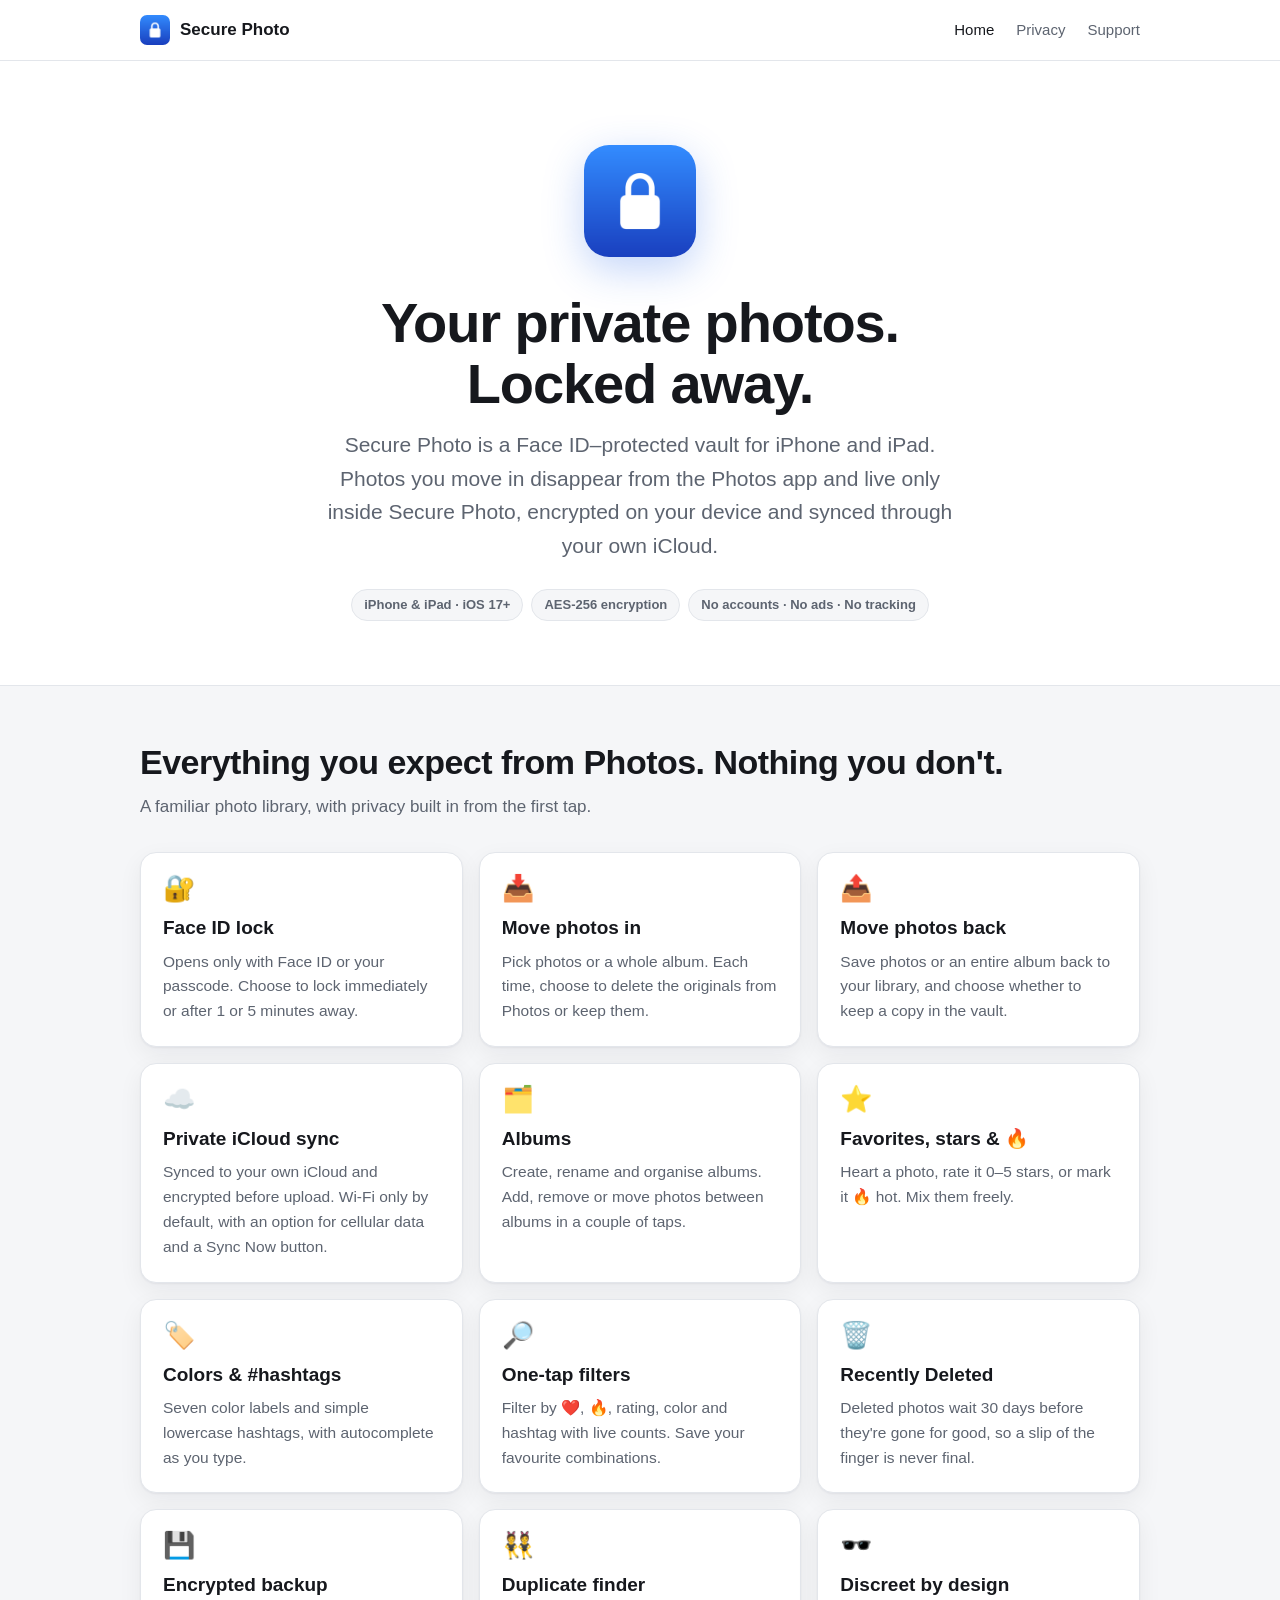
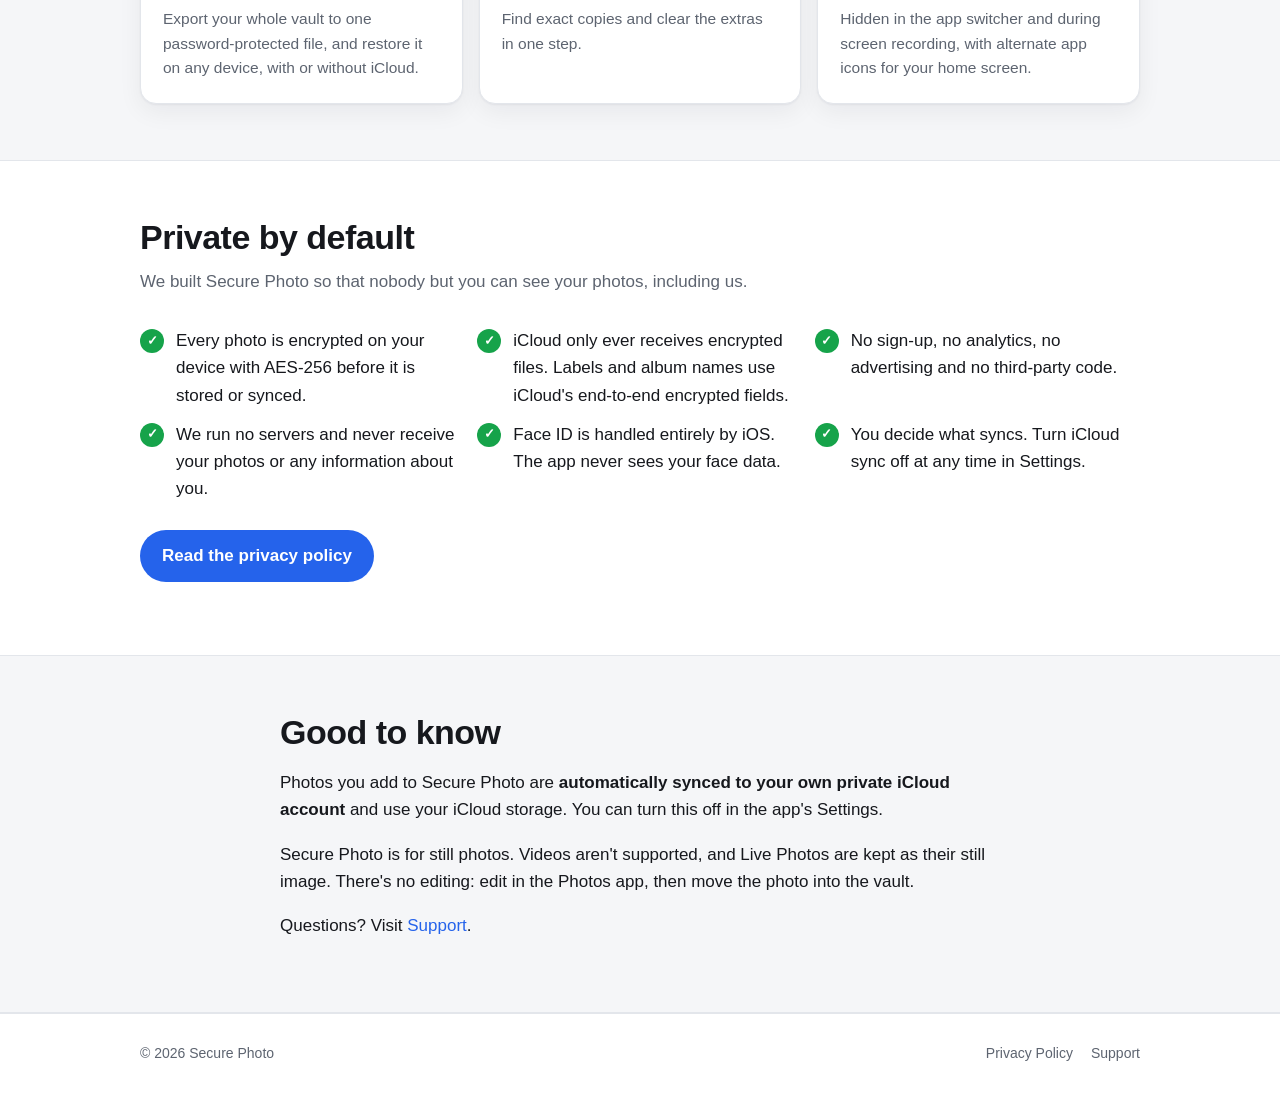
==== index.html @ 42591ebe "Add Secure Photo website: home, privacy policy, support Co-Authored-By: Claude Opus 5.5 <noreply@ant" ====
<!doctype html>
<html lang="en">
<head>
  <meta charset="utf-8">
  <meta name="viewport" content="width=device-width, initial-scale=1">
  <title>Secure Photo – A private, encrypted photo vault for iPhone and iPad</title>
  <meta name="description" content="Secure Photo keeps your private photos behind Face ID, encrypted on your device and synced end-to-end encrypted through your own iCloud.">
  <link rel="icon" href="assets/favicon.png">
  <link rel="apple-touch-icon" href="assets/icon.png">
  <link rel="stylesheet" href="assets/style.css">
</head>
<body>
  <header class="site">
    <div class="wrap">
      <a class="brand" href="./"><img src="assets/icon.png" alt=""><span>Secure Photo</span></a>
      <nav class="links">
        <a href="./" aria-current="page">Home</a>
        <a href="privacy.html">Privacy</a>
        <a href="support.html">Support</a>
      </nav>
    </div>
  </header>

  <main>
    <div class="wrap hero">
      <img class="icon" src="assets/icon.png" alt="Secure Photo app icon">
      <h1>Your private photos.<br>Locked away.</h1>
      <p class="lead">Secure Photo is a Face ID–protected vault for iPhone and iPad. Photos you move in disappear from the Photos app and live only inside Secure Photo, encrypted on your device and synced through your own iCloud.</p>
      <div class="badges">
        <span class="badge">iPhone &amp; iPad · iOS 17+</span>
        <span class="badge">AES-256 encryption</span>
        <span class="badge">No accounts · No ads · No tracking</span>
      </div>
    </div>

    <section class="soft">
      <div class="wrap">
        <h2>Everything you expect from Photos. Nothing you don't.</h2>
        <p class="sub">A familiar photo library, with privacy built in from the first tap.</p>
        <div class="grid">
          <div class="card"><span class="emoji">🔐</span><h3>Face ID lock</h3><p>Opens only with Face ID or your passcode. Choose to lock immediately or after 1 or 5 minutes away.</p></div>
          <div class="card"><span class="emoji">📥</span><h3>Move photos in</h3><p>Pick photos or a whole album. Each time, choose to delete the originals from Photos or keep them.</p></div>
          <div class="card"><span class="emoji">📤</span><h3>Move photos back</h3><p>Save photos or an entire album back to your library, and choose whether to keep a copy in the vault.</p></div>
          <div class="card"><span class="emoji">☁️</span><h3>Private iCloud sync</h3><p>Synced to your own iCloud and encrypted before upload. Wi-Fi only by default, with an option for cellular data and a Sync Now button.</p></div>
          <div class="card"><span class="emoji">🗂️</span><h3>Albums</h3><p>Create, rename and organise albums. Add, remove or move photos between albums in a couple of taps.</p></div>
          <div class="card"><span class="emoji">⭐️</span><h3>Favorites, stars &amp; 🔥</h3><p>Heart a photo, rate it 0–5 stars, or mark it 🔥 hot. Mix them freely.</p></div>
          <div class="card"><span class="emoji">🏷️</span><h3>Colors &amp; #hashtags</h3><p>Seven color labels and simple lowercase hashtags, with autocomplete as you type.</p></div>
          <div class="card"><span class="emoji">🔎</span><h3>One-tap filters</h3><p>Filter by ❤️, 🔥, rating, color and hashtag with live counts. Save your favourite combinations.</p></div>
          <div class="card"><span class="emoji">🗑️</span><h3>Recently Deleted</h3><p>Deleted photos wait 30 days before they're gone for good, so a slip of the finger is never final.</p></div>
          <div class="card"><span class="emoji">💾</span><h3>Encrypted backup</h3><p>Export your whole vault to one password-protected file, and restore it on any device, with or without iCloud.</p></div>
          <div class="card"><span class="emoji">👯</span><h3>Duplicate finder</h3><p>Find exact copies and clear the extras in one step.</p></div>
          <div class="card"><span class="emoji">🕶️</span><h3>Discreet by design</h3><p>Hidden in the app switcher and during screen recording, with alternate app icons for your home screen.</p></div>
        </div>
      </div>
    </section>

    <section>
      <div class="wrap">
        <h2>Private by default</h2>
        <p class="sub">We built Secure Photo so that nobody but you can see your photos, including us.</p>
        <ul class="checks">
          <li><span>Every photo is encrypted on your device with AES-256 before it is stored or synced.</span></li>
          <li><span>iCloud only ever receives encrypted files. Labels and album names use iCloud's end-to-end encrypted fields.</span></li>
          <li><span>No sign-up, no analytics, no advertising and no third-party code.</span></li>
          <li><span>We run no servers and never receive your photos or any information about you.</span></li>
          <li><span>Face ID is handled entirely by iOS. The app never sees your face data.</span></li>
          <li><span>You decide what syncs. Turn iCloud sync off at any time in Settings.</span></li>
        </ul>
        <p style="margin-top:28px"><a class="button" href="privacy.html">Read the privacy policy</a></p>
      </div>
    </section>

    <section class="soft">
      <div class="wrap narrow">
        <h2>Good to know</h2>
        <p>Photos you add to Secure Photo are <strong>automatically synced to your own private iCloud account</strong> and use your iCloud storage. You can turn this off in the app's Settings.</p>
        <p>Secure Photo is for still photos. Videos aren't supported, and Live Photos are kept as their still image. There's no editing: edit in the Photos app, then move the photo into the vault.</p>
        <p>Questions? Visit <a href="support.html">Support</a>.</p>
      </div>
    </section>
  </main>

  <footer class="site">
    <div class="wrap">
      <span>© 2026 Secure Photo</span>
      <nav><a href="privacy.html">Privacy Policy</a><a href="support.html">Support</a></nav>
    </div>
  </footer>
</body>
</html>
---- assets/style.css ----
:root {
  --bg: #ffffff;
  --bg-soft: #f5f6f8;
  --text: #16181d;
  --muted: #5d6470;
  --border: #e3e6eb;
  --accent: #2563eb;
  --accent-2: #1e40af;
  --card: #ffffff;
  --shadow: 0 1px 2px rgba(16, 24, 40, .05), 0 8px 24px rgba(16, 24, 40, .06);
}
@media (prefers-color-scheme: dark) {
  :root {
    --bg: #0e1015;
    --bg-soft: #161920;
    --text: #eceef2;
    --muted: #9aa2b1;
    --border: #262a33;
    --accent: #6ea0ff;
    --accent-2: #9dbcff;
    --card: #161920;
    --shadow: none;
  }
}

* { box-sizing: border-box; }
html { -webkit-text-size-adjust: 100%; }
body {
  margin: 0;
  background: var(--bg);
  color: var(--text);
  font: 17px/1.6 -apple-system, BlinkMacSystemFont, "SF Pro Text", "Segoe UI", Roboto, Helvetica, Arial, sans-serif;
}
a { color: var(--accent); text-decoration: none; }
a:hover { text-decoration: underline; }
img { max-width: 100%; }

.wrap { max-width: 1040px; margin: 0 auto; padding: 0 20px; }
.narrow { max-width: 760px; }

/* Header */
header.site {
  position: sticky; top: 0; z-index: 10;
  background: color-mix(in srgb, var(--bg) 85%, transparent);
  backdrop-filter: saturate(180%) blur(16px);
  -webkit-backdrop-filter: saturate(180%) blur(16px);
  border-bottom: 1px solid var(--border);
}
header.site .wrap { display: flex; align-items: center; justify-content: space-between; height: 60px; gap: 16px; }
.brand { display: flex; align-items: center; gap: 10px; color: var(--text); font-weight: 650; }
.brand:hover { text-decoration: none; }
.brand img { width: 30px; height: 30px; border-radius: 7px; }
nav.links { display: flex; gap: 22px; font-size: 15px; }
nav.links a { color: var(--muted); }
nav.links a[aria-current="page"], nav.links a:hover { color: var(--text); text-decoration: none; }

/* Hero */
.hero { text-align: center; padding-top: 84px; padding-bottom: 64px; }
.hero img.icon { width: 112px; height: 112px; border-radius: 25px; box-shadow: 0 12px 40px rgba(37, 99, 235, .28); }
.hero h1 { font-size: clamp(36px, 6vw, 56px); line-height: 1.08; letter-spacing: -.02em; margin: 28px 0 14px; }
.hero p.lead { font-size: clamp(18px, 2.4vw, 21px); color: var(--muted); max-width: 640px; margin: 0 auto; }
.badges { display: flex; flex-wrap: wrap; justify-content: center; gap: 8px; margin-top: 26px; }
.badge {
  font-size: 13px; font-weight: 600; color: var(--muted);
  border: 1px solid var(--border); border-radius: 999px; padding: 5px 12px; background: var(--bg-soft);
}

/* Sections */
section { padding: 56px 0; }
section.soft { background: var(--bg-soft); border-top: 1px solid var(--border); border-bottom: 1px solid var(--border); }
h2 { font-size: clamp(26px, 4vw, 34px); letter-spacing: -.015em; line-height: 1.2; margin: 0 0 10px; }
h3 { font-size: 19px; margin: 0 0 6px; }
.sub { color: var(--muted); margin: 0 0 32px; }

.grid { display: grid; gap: 16px; grid-template-columns: repeat(auto-fill, minmax(280px, 1fr)); }
.card {
  background: var(--card); border: 1px solid var(--border); border-radius: 16px;
  padding: 22px; box-shadow: var(--shadow);
}
.card .emoji { font-size: 26px; line-height: 1; display: block; margin-bottom: 12px; }
.card p { margin: 0; color: var(--muted); font-size: 15.5px; }

/* Privacy summary */
.checks { list-style: none; padding: 0; margin: 0; display: grid; gap: 12px; grid-template-columns: repeat(auto-fill, minmax(300px, 1fr)); }
.checks li { display: flex; gap: 12px; align-items: flex-start; }
.checks li::before {
  content: "✓"; flex: none; width: 24px; height: 24px; border-radius: 50%;
  display: grid; place-items: center; font-size: 13px; font-weight: 700;
  color: #fff; background: #16a34a; margin-top: 2px;
}

/* Long-form documents */
.doc { padding-top: 56px; padding-bottom: 72px; }
.doc h1 { font-size: clamp(32px, 5vw, 44px); letter-spacing: -.02em; line-height: 1.12; margin: 0 0 8px; }
.doc .meta { color: var(--muted); margin: 0 0 32px; }
.doc h2 { font-size: 24px; margin: 44px 0 10px; }
.doc h3 { margin-top: 26px; }
.doc p, .doc li { color: var(--text); }
.doc ul { padding-left: 22px; }
.doc li { margin: 6px 0; }
.callout {
  border: 1px solid var(--border); border-left: 4px solid var(--accent);
  background: var(--bg-soft); border-radius: 10px; padding: 16px 18px; margin: 20px 0;
}
.callout p { margin: 0; }
.toc { border: 1px solid var(--border); border-radius: 12px; padding: 14px 20px; background: var(--bg-soft); }
.toc ol { margin: 6px 0; padding-left: 20px; }

details { border: 1px solid var(--border); border-radius: 12px; padding: 0 18px; margin: 10px 0; background: var(--card); }
details[open] { padding-bottom: 12px; }
summary { cursor: pointer; font-weight: 600; padding: 14px 0; list-style: none; }
summary::-webkit-details-marker { display: none; }
summary::after { content: "+"; float: right; color: var(--muted); font-weight: 400; }
details[open] summary::after { content: "–"; }
details p, details ol, details ul { margin-top: 0; color: var(--muted); }

kbd {
  font: 600 13px/1 ui-monospace, SFMono-Regular, Menlo, monospace;
  border: 1px solid var(--border); border-bottom-width: 2px; border-radius: 6px;
  padding: 2px 6px; background: var(--bg-soft);
}

.button {
  display: inline-block; background: var(--accent); color: #fff; font-weight: 600;
  padding: 12px 22px; border-radius: 999px;
}
.button:hover { background: var(--accent-2); text-decoration: none; }

/* Footer */
footer.site { border-top: 1px solid var(--border); padding: 28px 0 40px; color: var(--muted); font-size: 14px; }
footer.site .wrap { display: flex; flex-wrap: wrap; gap: 12px 24px; justify-content: space-between; }
footer.site nav { display: flex; gap: 18px; }
footer.site a { color: var(--muted); }

@media (max-width: 600px) {
  nav.links { gap: 14px; font-size: 14px; }
  .brand span { display: none; }
  .hero { padding-top: 56px; padding-bottom: 44px; }
}
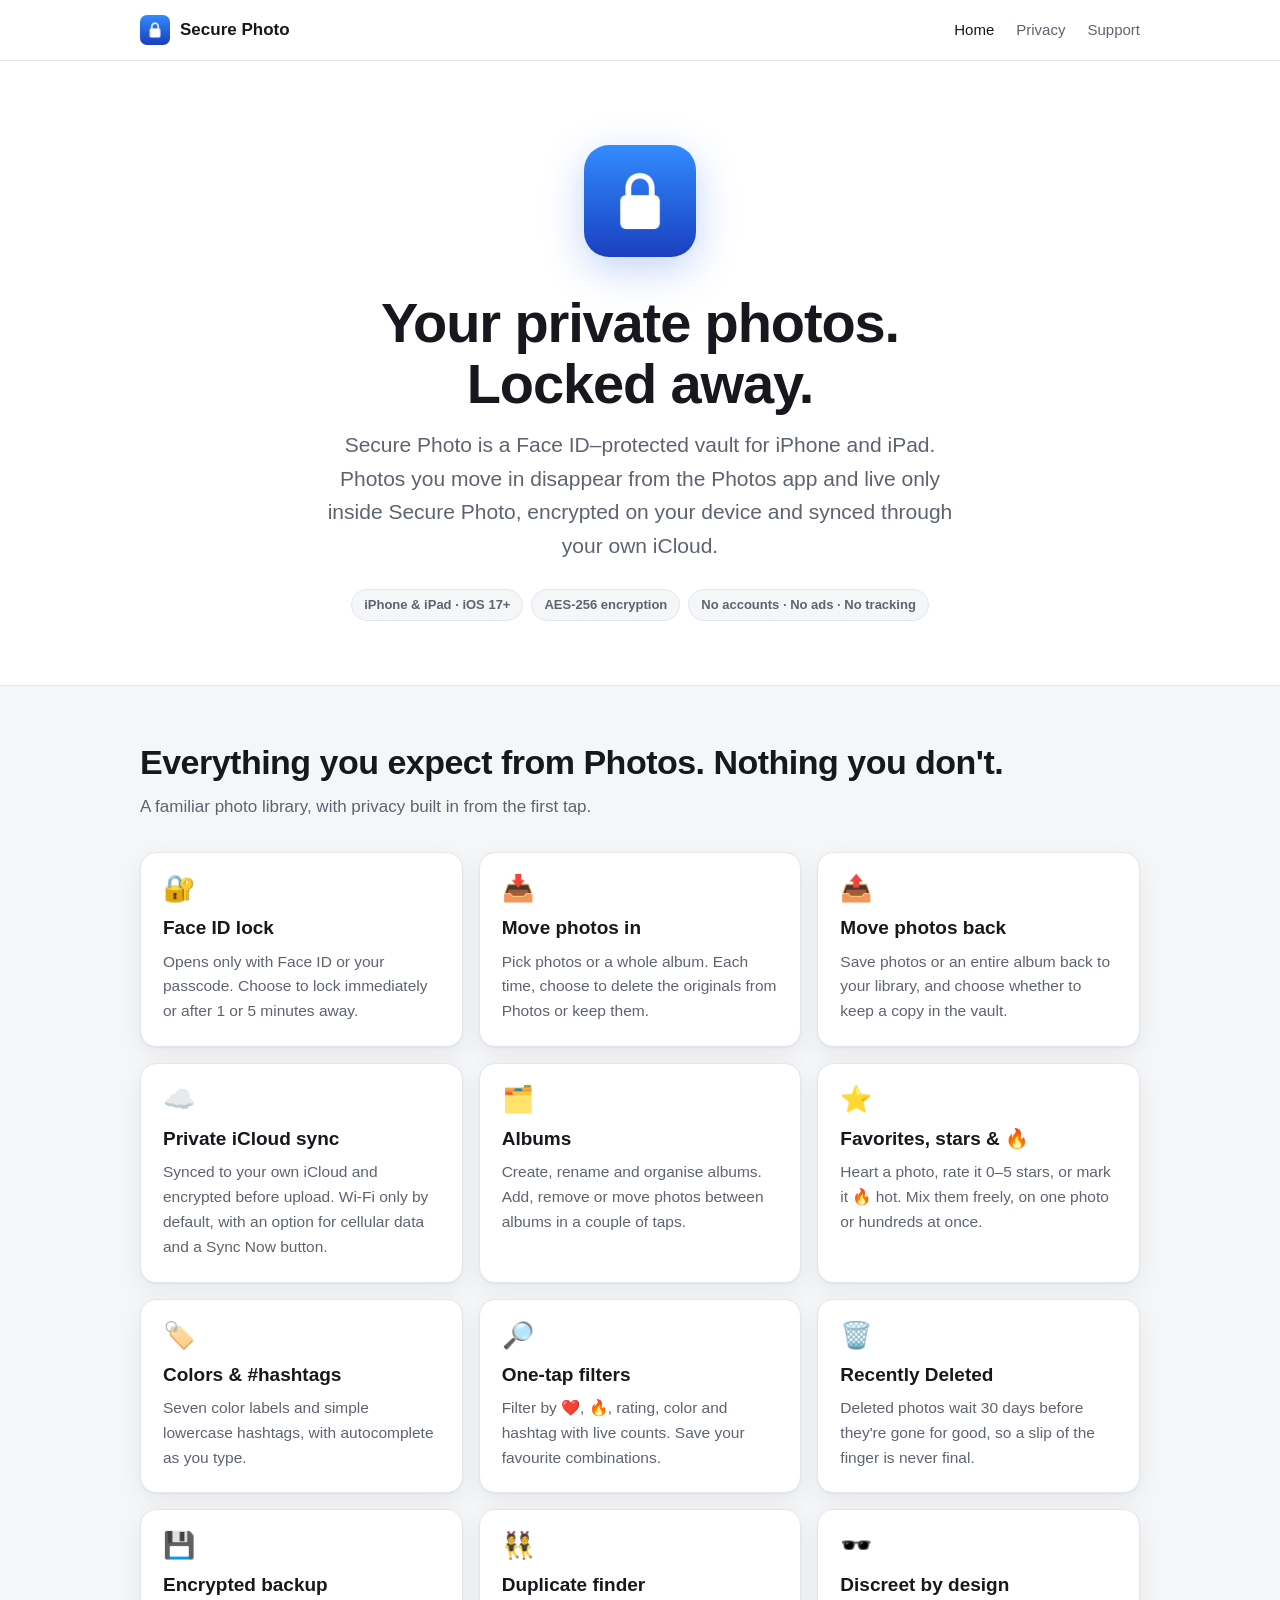
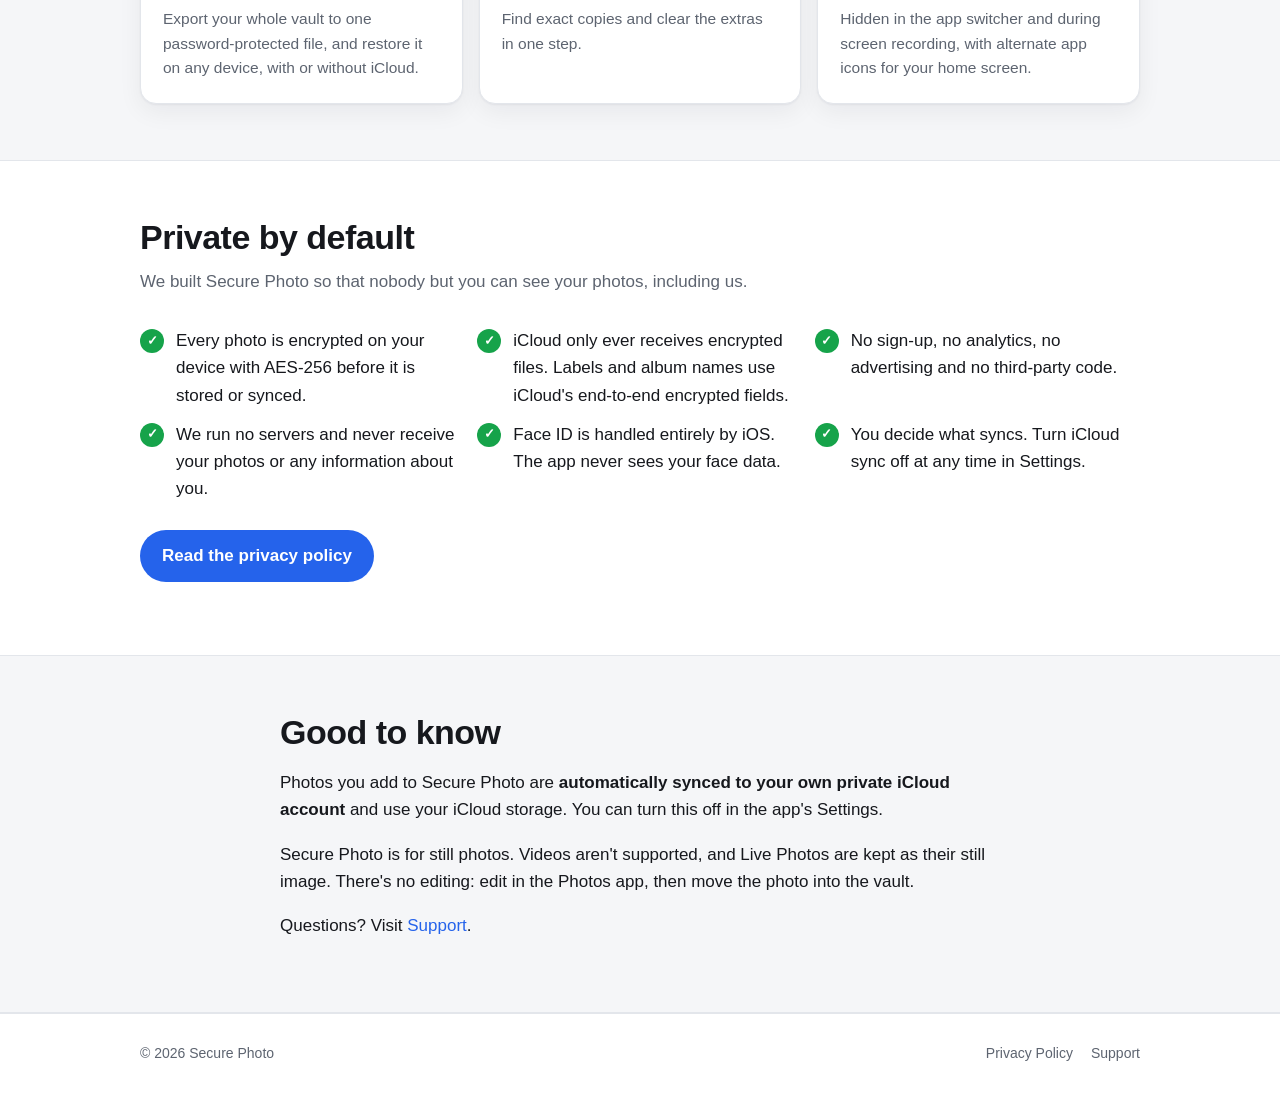
==== commit b6733e5e: "Document bulk actions, hashtag rename and temporary share copies Co-Authored-By: Claude Opus 5.5 <no" ====
--- a/index.html
+++ b/index.html
@@ -43,7 +43,7 @@
           <div class="card"><span class="emoji">📤</span><h3>Move photos back</h3><p>Save photos or an entire album back to your library, and choose whether to keep a copy in the vault.</p></div>
           <div class="card"><span class="emoji">☁️</span><h3>Private iCloud sync</h3><p>Synced to your own iCloud and encrypted before upload. Wi-Fi only by default, with an option for cellular data and a Sync Now button.</p></div>
           <div class="card"><span class="emoji">🗂️</span><h3>Albums</h3><p>Create, rename and organise albums. Add, remove or move photos between albums in a couple of taps.</p></div>
-          <div class="card"><span class="emoji">⭐️</span><h3>Favorites, stars &amp; 🔥</h3><p>Heart a photo, rate it 0–5 stars, or mark it 🔥 hot. Mix them freely.</p></div>
+          <div class="card"><span class="emoji">⭐️</span><h3>Favorites, stars &amp; 🔥</h3><p>Heart a photo, rate it 0–5 stars, or mark it 🔥 hot. Mix them freely, on one photo or hundreds at once.</p></div>
           <div class="card"><span class="emoji">🏷️</span><h3>Colors &amp; #hashtags</h3><p>Seven color labels and simple lowercase hashtags, with autocomplete as you type.</p></div>
           <div class="card"><span class="emoji">🔎</span><h3>One-tap filters</h3><p>Filter by ❤️, 🔥, rating, color and hashtag with live counts. Save your favourite combinations.</p></div>
           <div class="card"><span class="emoji">🗑️</span><h3>Recently Deleted</h3><p>Deleted photos wait 30 days before they're gone for good, so a slip of the finger is never final.</p></div>
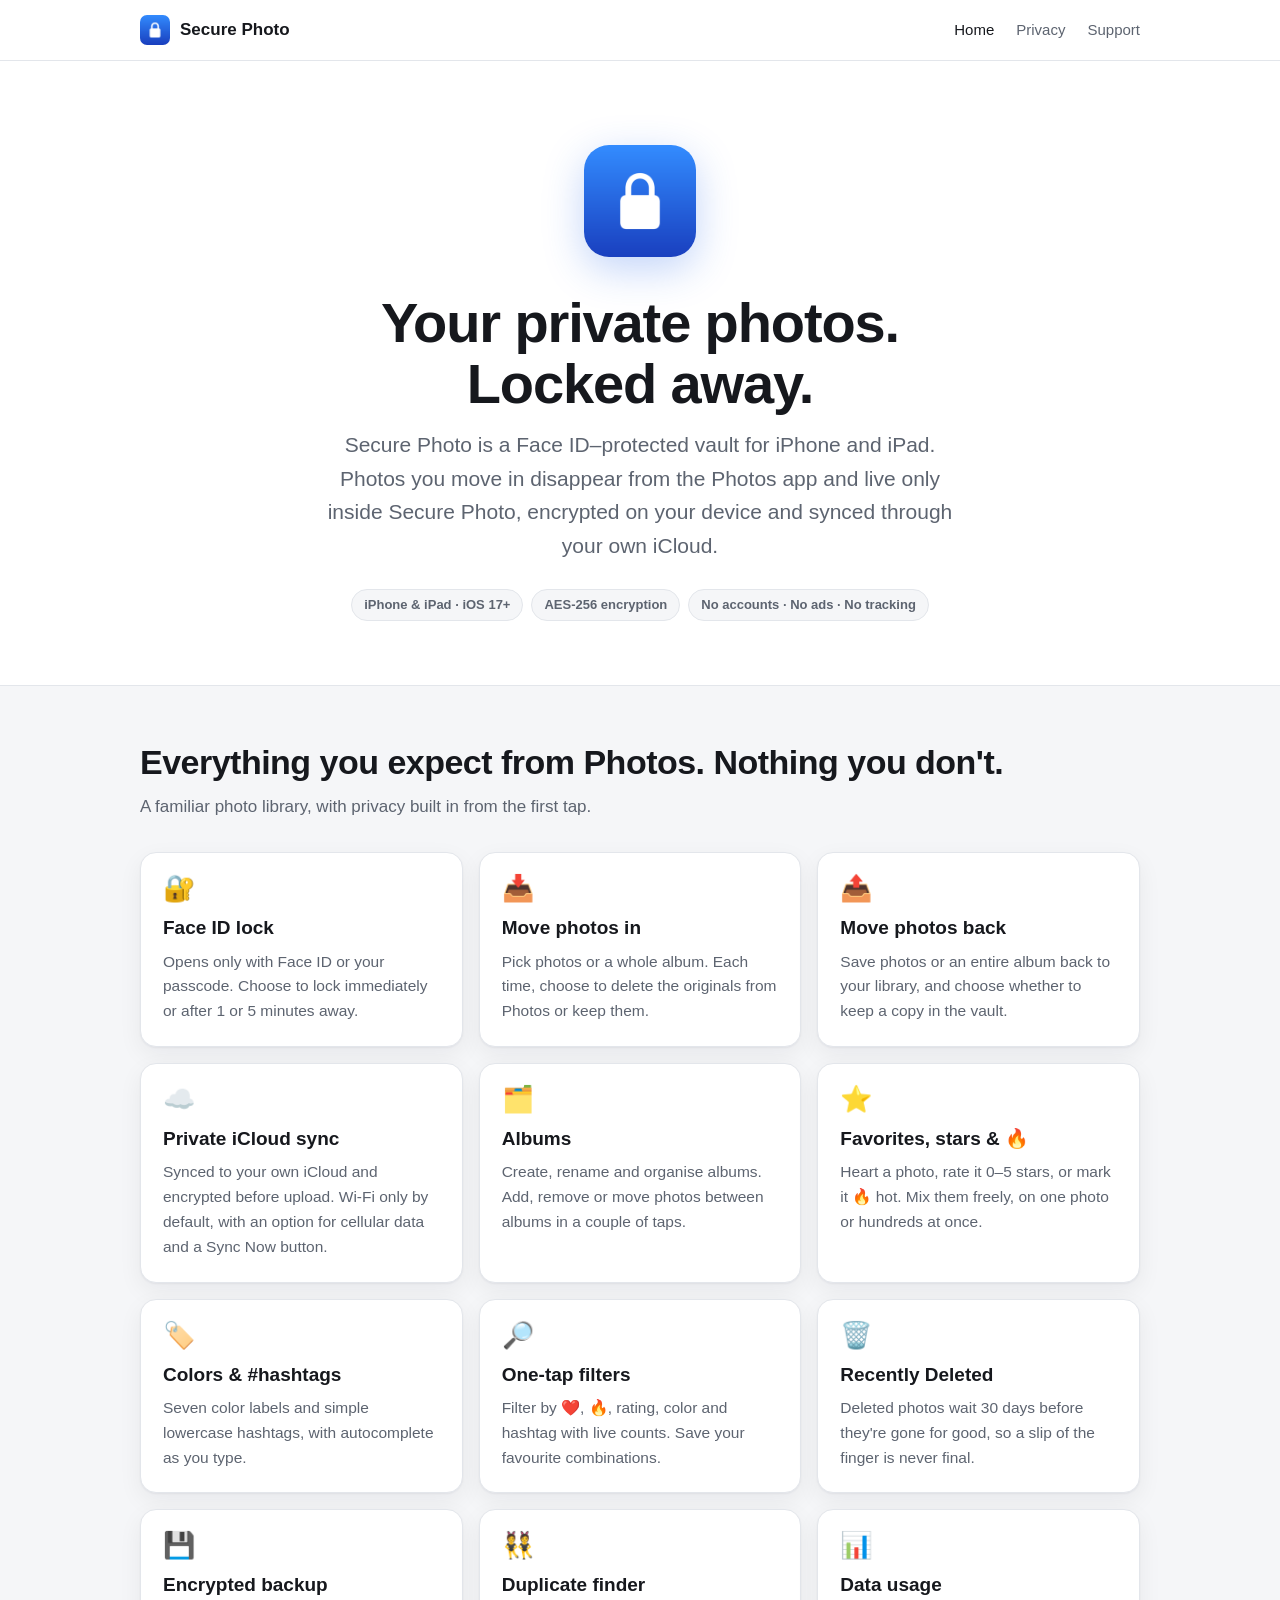
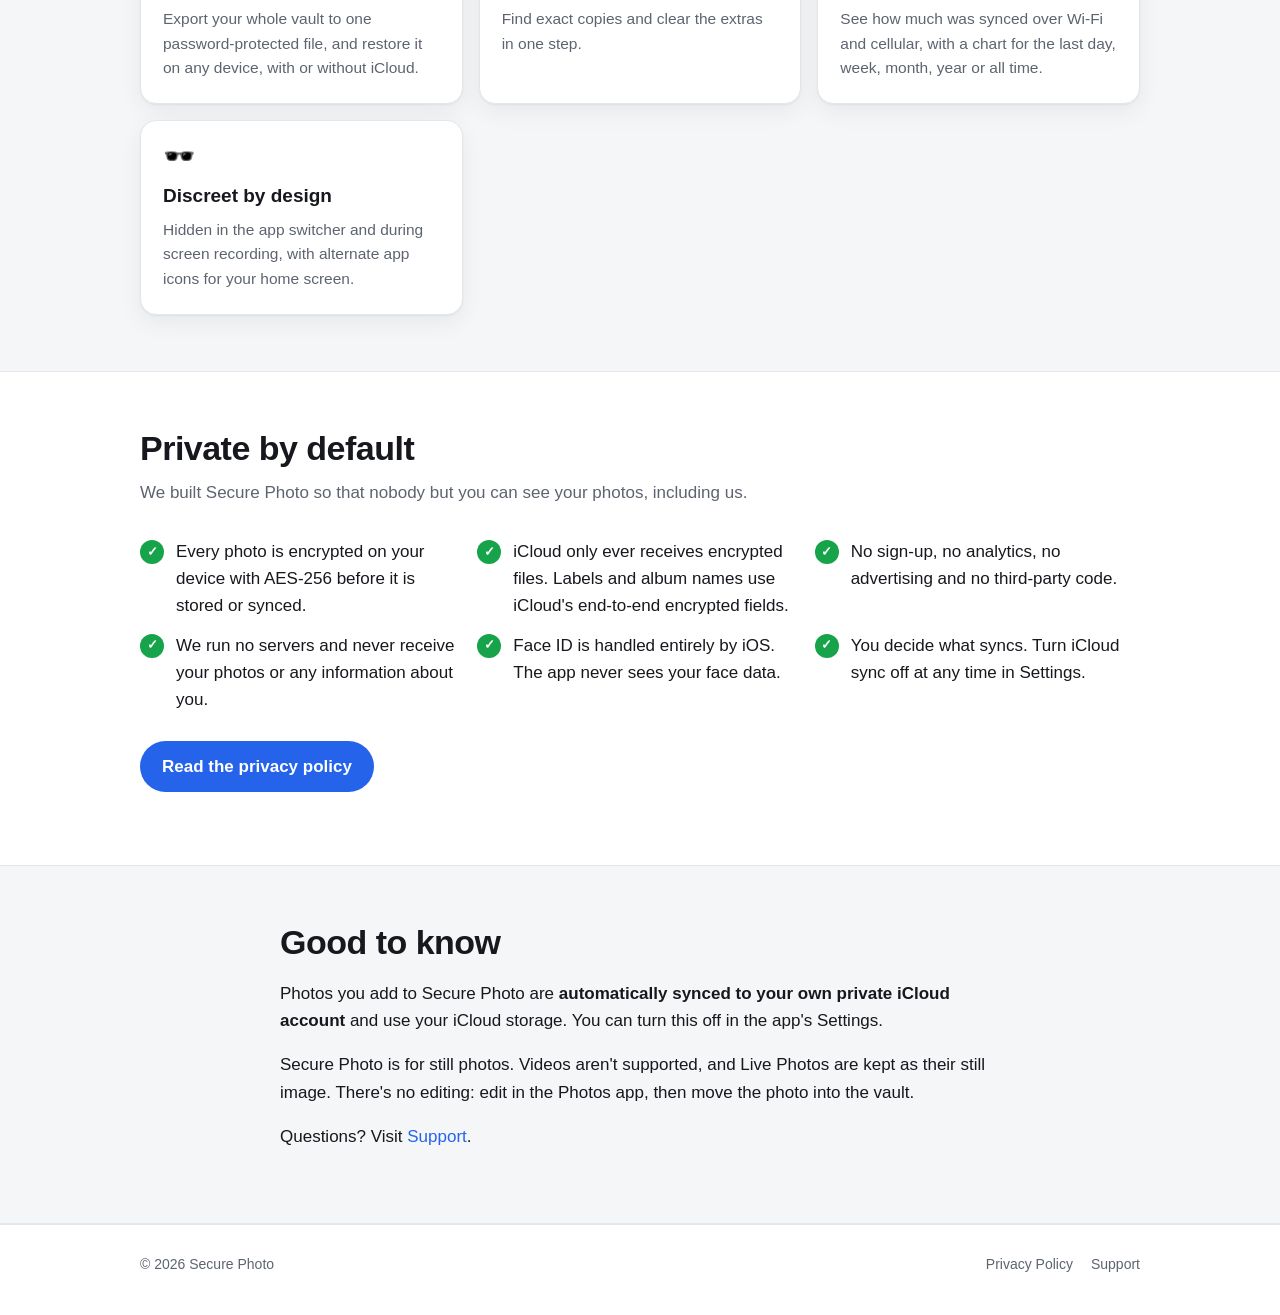
==== commit 41693ea3: "Document Data Usage statistics Co-Authored-By: Claude Opus 5.5 <noreply@anthropic.com>" ====
--- a/index.html
+++ b/index.html
@@ -49,6 +49,7 @@
           <div class="card"><span class="emoji">🗑️</span><h3>Recently Deleted</h3><p>Deleted photos wait 30 days before they're gone for good, so a slip of the finger is never final.</p></div>
           <div class="card"><span class="emoji">💾</span><h3>Encrypted backup</h3><p>Export your whole vault to one password-protected file, and restore it on any device, with or without iCloud.</p></div>
           <div class="card"><span class="emoji">👯</span><h3>Duplicate finder</h3><p>Find exact copies and clear the extras in one step.</p></div>
+          <div class="card"><span class="emoji">📊</span><h3>Data usage</h3><p>See how much was synced over Wi-Fi and cellular, with a chart for the last day, week, month, year or all time.</p></div>
           <div class="card"><span class="emoji">🕶️</span><h3>Discreet by design</h3><p>Hidden in the app switcher and during screen recording, with alternate app icons for your home screen.</p></div>
         </div>
       </div>
